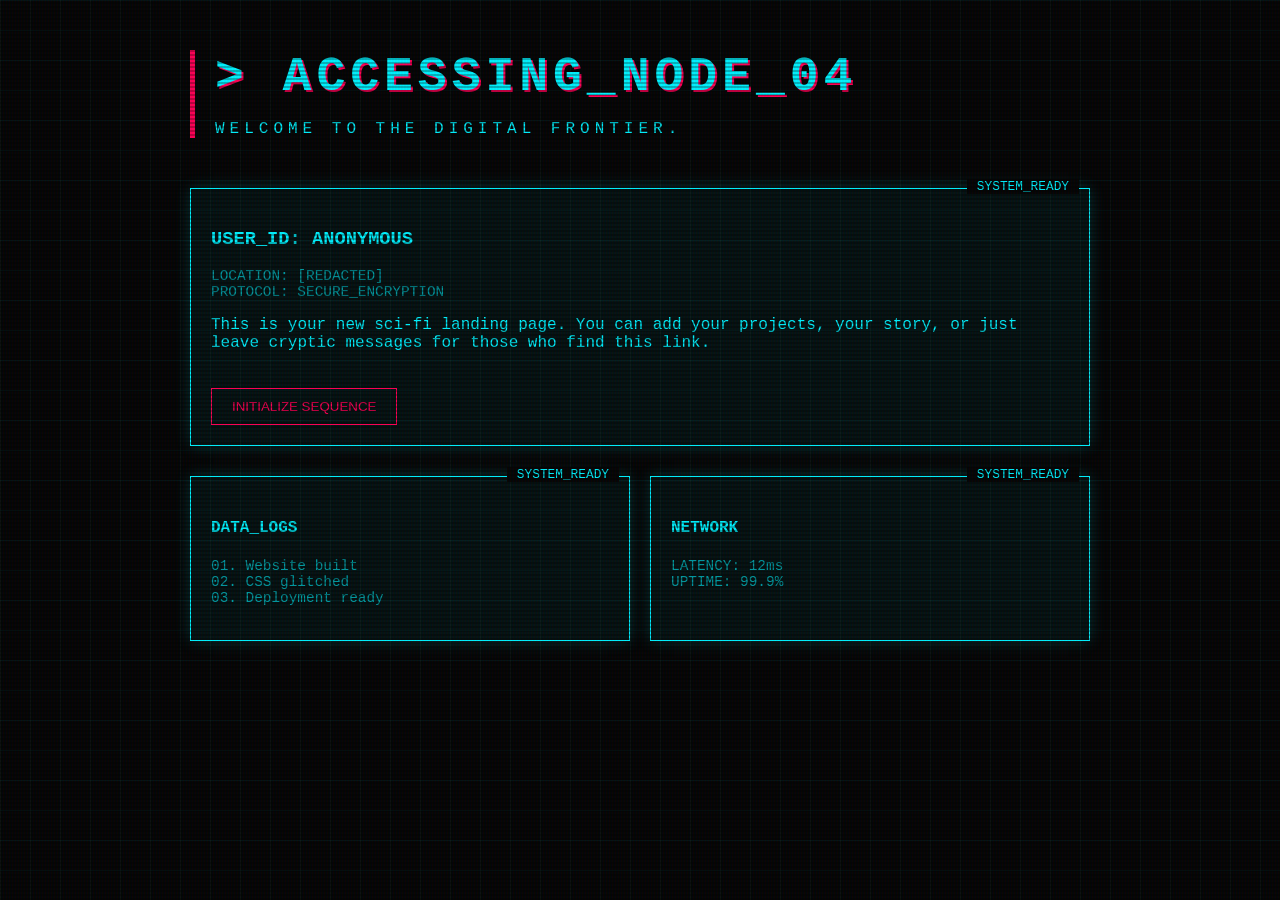
==== index.html @ fe50d82c "Add initial HTML structure for landing page" ====
<!DOCTYPE html>
<html lang="en">
<head>
    <meta charset="UTF-8">
    <meta name="viewport" content="width=device-width, initial-scale=1.0">
    <title>NEURAL_LINK // TERMINAL</title>
    <style>
        :root {
            --neon-blue: #00f3ff;
            --neon-pink: #ff0055;
            --bg-dark: #050505;
            --grid-color: rgba(0, 243, 255, 0.05);
        }

        body {
            background-color: var(--bg-dark);
            color: var(--neon-blue);
            font-family: 'Courier New', Courier, monospace;
            margin: 0;
            overflow-x: hidden;
            /* Grid Background Effect */
            background-image: 
                linear-gradient(var(--grid-color) 1px, transparent 1px),
                linear-gradient(90deg, var(--grid-color) 1px, transparent 1px);
            background-size: 30px 30px;
        }

        /* Scanline Animation */
        body::before {
            content: " ";
            position: fixed;
            top: 0; left: 0; bottom: 0; right: 0;
            background: linear-gradient(rgba(18, 16, 16, 0) 50%, rgba(0, 0, 0, 0.25) 50%), 
                        linear-gradient(90deg, rgba(255, 0, 0, 0.06), rgba(0, 255, 0, 0.02), rgba(0, 0, 255, 0.06));
            background-size: 100% 4px, 3px 100%;
            z-index: 10;
            pointer-events: none;
        }

        .container {
            padding: 50px;
            max-width: 900px;
            margin: auto;
        }

        header {
            border-left: 5px solid var(--neon-pink);
            padding-left: 20px;
            margin-bottom: 50px;
            text-transform: uppercase;
            letter-spacing: 5px;
        }

        .glitch {
            font-size: 3rem;
            font-weight: bold;
            text-shadow: 2px 2px var(--neon-pink);
            animation: blink 2s infinite;
        }

        .status-panel {
            border: 1px solid var(--neon-blue);
            padding: 20px;
            background: rgba(0, 243, 255, 0.05);
            box-shadow: 0 0 15px rgba(0, 243, 255, 0.2);
            position: relative;
            margin-bottom: 30px;
        }

        .status-panel::after {
            content: "SYSTEM_READY";
            position: absolute;
            top: -10px;
            right: 10px;
            background: var(--bg-dark);
            padding: 0 10px;
            font-size: 0.8rem;
        }

        .btn {
            display: inline-block;
            padding: 10px 20px;
            border: 1px solid var(--neon-pink);
            color: var(--neon-pink);
            text-decoration: none;
            transition: 0.3s;
            cursor: pointer;
            margin-top: 20px;
            background: transparent;
        }

        .btn:hover {
            background: var(--neon-pink);
            color: white;
            box-shadow: 0 0 20px var(--neon-pink);
        }

        @keyframes blink {
            0% { opacity: 1; }
            50% { opacity: 0.7; }
            100% { opacity: 1; }
        }

        .data-stream {
            font-size: 0.9rem;
            color: rgba(0, 243, 255, 0.6);
        }

    </style>
</head>
<body>

    <div class="container">
        <header>
            <div class="glitch">> ACCESSING_NODE_04</div>
            <p>Welcome to the digital frontier.</p>
        </header>

        <section class="status-panel">
            <h3>USER_ID: ANONYMOUS</h3>
            <p class="data-stream">LOCATION: [REDACTED]<br>PROTOCOL: SECURE_ENCRYPTION</p>
            <p>This is your new sci-fi landing page. You can add your projects, your story, or just leave cryptic messages for those who find this link.</p>
            <button class="btn" onclick="alert('System Initializing...')">INITIALIZE SEQUENCE</button>
        </section>

        <section style="display: grid; grid-template-columns: 1fr 1fr; gap: 20px;">
            <div class="status-panel">
                <h4>DATA_LOGS</h4>
                <p class="data-stream">01. Website built<br>02. CSS glitched<br>03. Deployment ready</p>
            </div>
            <div class="status-panel">
                <h4>NETWORK</h4>
                <p class="data-stream">LATENCY: 12ms<br>UPTIME: 99.9%</p>
            </div>
        </section>
    </div>

</body>
</html>
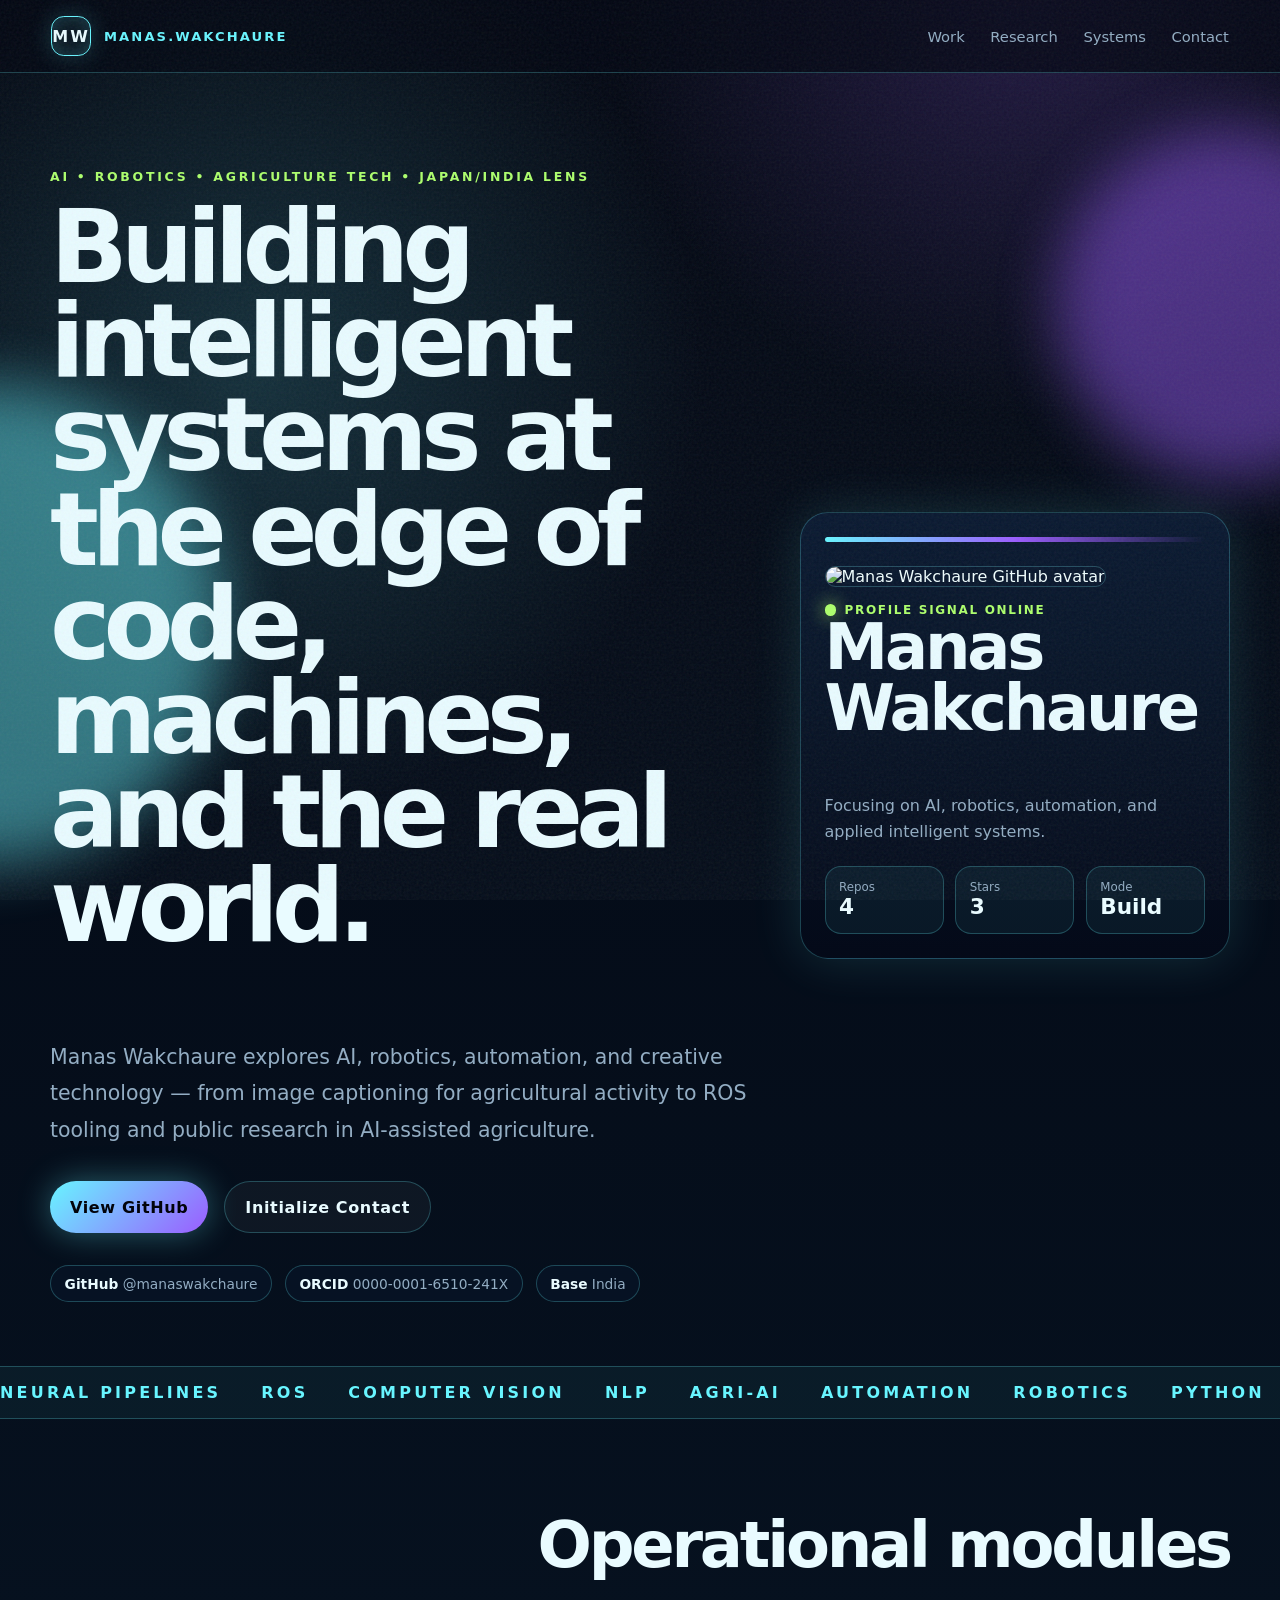
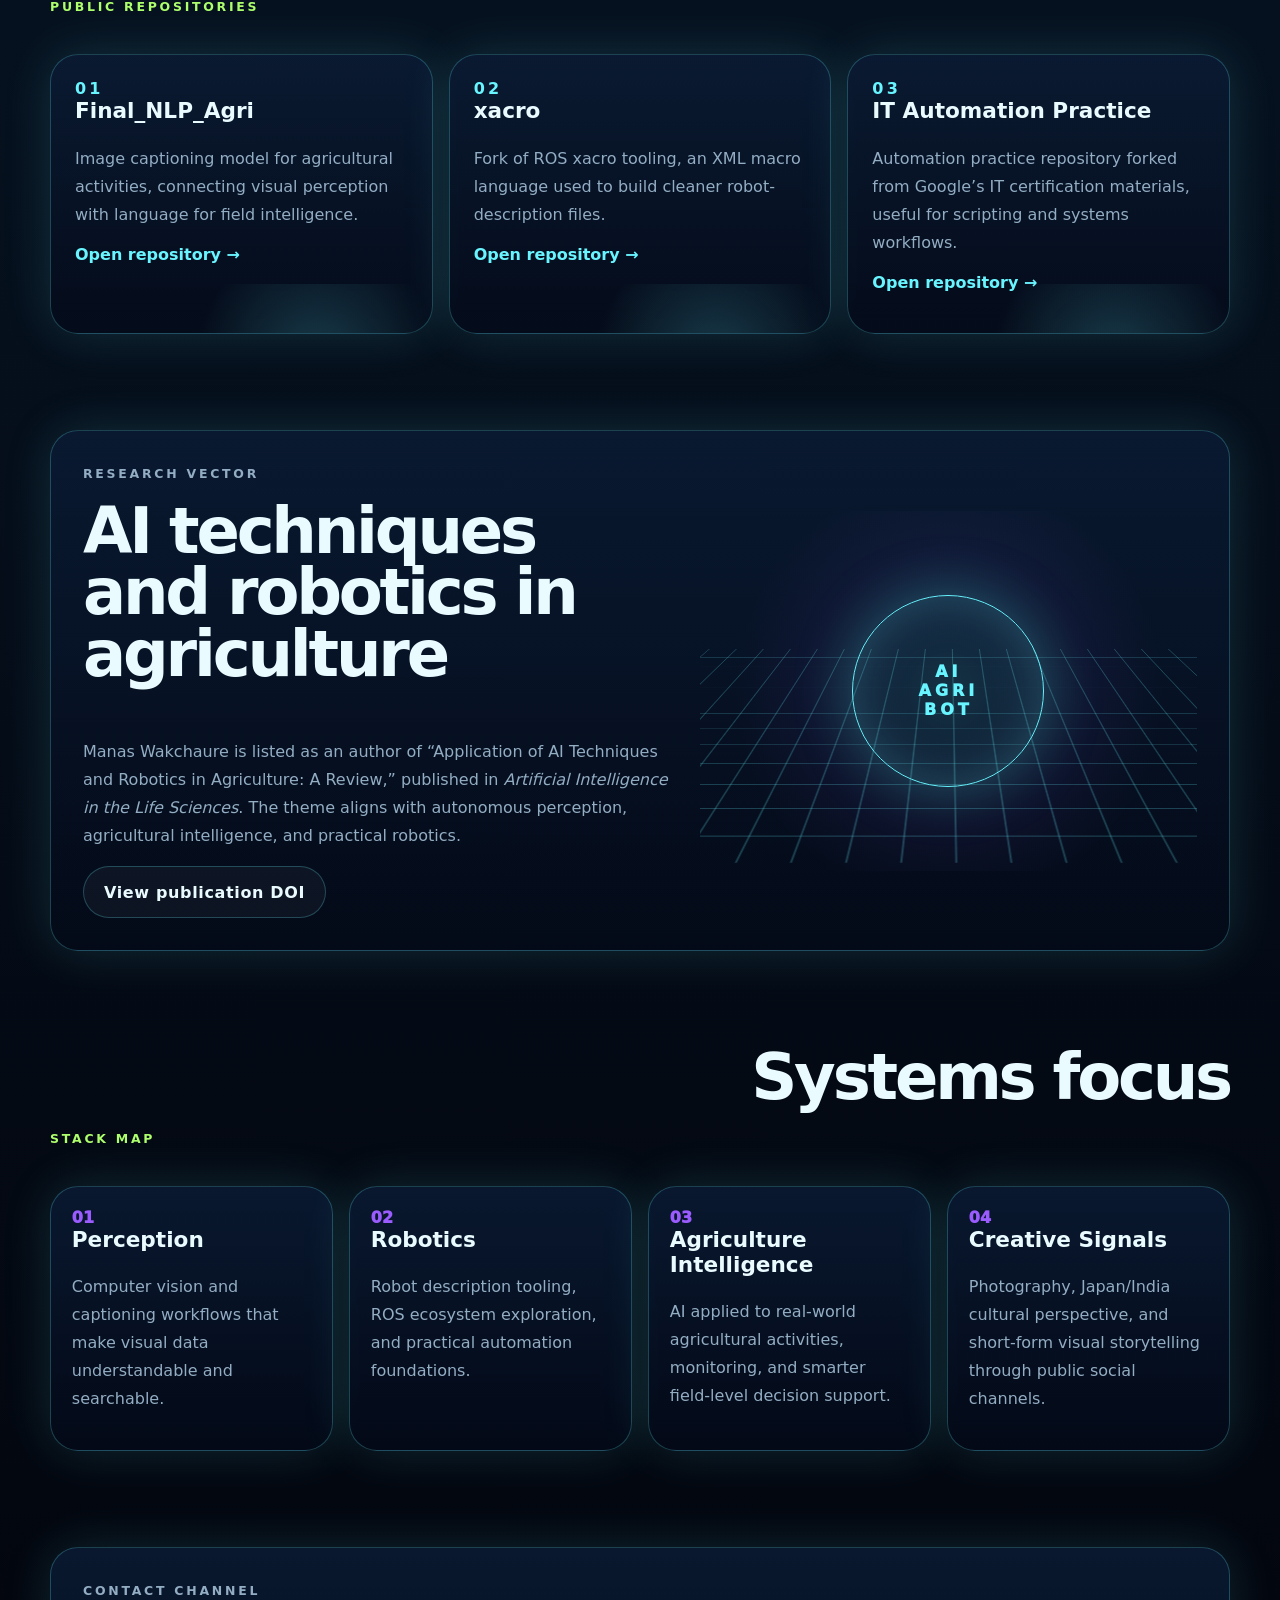
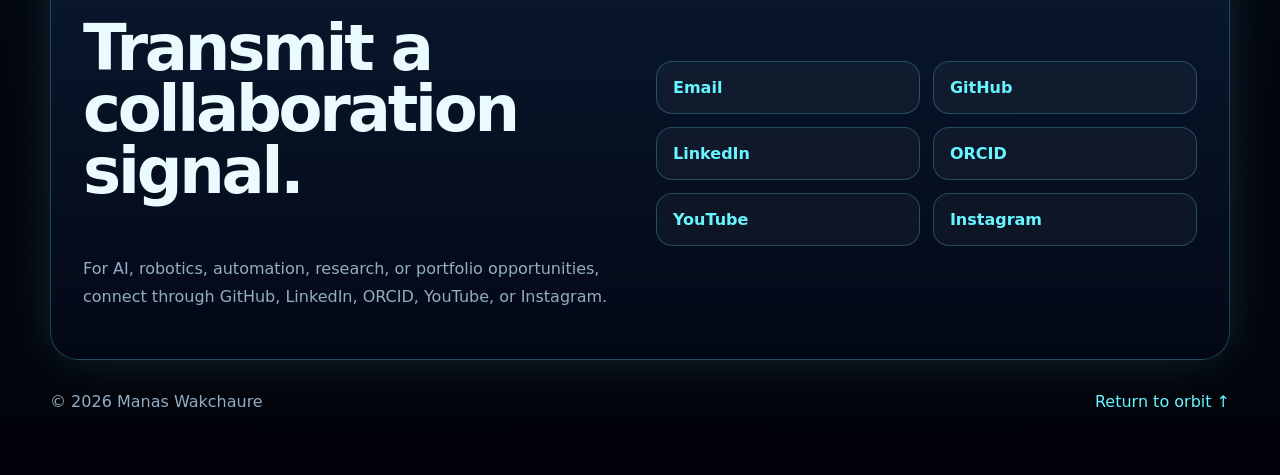
==== commit cd61c13a: "AI" ====
--- a/index.html
+++ b/index.html
@@ -1,139 +1,173 @@
 <!DOCTYPE html>
 <html lang="en">
 <head>
-    <meta charset="UTF-8">
-    <meta name="viewport" content="width=device-width, initial-scale=1.0">
-    <title>NEURAL_LINK // TERMINAL</title>
-    <style>
-        :root {
-            --neon-blue: #00f3ff;
-            --neon-pink: #ff0055;
-            --bg-dark: #050505;
-            --grid-color: rgba(0, 243, 255, 0.05);
-        }
-
-        body {
-            background-color: var(--bg-dark);
-            color: var(--neon-blue);
-            font-family: 'Courier New', Courier, monospace;
-            margin: 0;
-            overflow-x: hidden;
-            /* Grid Background Effect */
-            background-image: 
-                linear-gradient(var(--grid-color) 1px, transparent 1px),
-                linear-gradient(90deg, var(--grid-color) 1px, transparent 1px);
-            background-size: 30px 30px;
-        }
-
-        /* Scanline Animation */
-        body::before {
-            content: " ";
-            position: fixed;
-            top: 0; left: 0; bottom: 0; right: 0;
-            background: linear-gradient(rgba(18, 16, 16, 0) 50%, rgba(0, 0, 0, 0.25) 50%), 
-                        linear-gradient(90deg, rgba(255, 0, 0, 0.06), rgba(0, 255, 0, 0.02), rgba(0, 0, 255, 0.06));
-            background-size: 100% 4px, 3px 100%;
-            z-index: 10;
-            pointer-events: none;
-        }
-
-        .container {
-            padding: 50px;
-            max-width: 900px;
-            margin: auto;
-        }
-
-        header {
-            border-left: 5px solid var(--neon-pink);
-            padding-left: 20px;
-            margin-bottom: 50px;
-            text-transform: uppercase;
-            letter-spacing: 5px;
-        }
-
-        .glitch {
-            font-size: 3rem;
-            font-weight: bold;
-            text-shadow: 2px 2px var(--neon-pink);
-            animation: blink 2s infinite;
-        }
-
-        .status-panel {
-            border: 1px solid var(--neon-blue);
-            padding: 20px;
-            background: rgba(0, 243, 255, 0.05);
-            box-shadow: 0 0 15px rgba(0, 243, 255, 0.2);
-            position: relative;
-            margin-bottom: 30px;
-        }
-
-        .status-panel::after {
-            content: "SYSTEM_READY";
-            position: absolute;
-            top: -10px;
-            right: 10px;
-            background: var(--bg-dark);
-            padding: 0 10px;
-            font-size: 0.8rem;
-        }
-
-        .btn {
-            display: inline-block;
-            padding: 10px 20px;
-            border: 1px solid var(--neon-pink);
-            color: var(--neon-pink);
-            text-decoration: none;
-            transition: 0.3s;
-            cursor: pointer;
-            margin-top: 20px;
-            background: transparent;
-        }
-
-        .btn:hover {
-            background: var(--neon-pink);
-            color: white;
-            box-shadow: 0 0 20px var(--neon-pink);
-        }
-
-        @keyframes blink {
-            0% { opacity: 1; }
-            50% { opacity: 0.7; }
-            100% { opacity: 1; }
-        }
-
-        .data-stream {
-            font-size: 0.9rem;
-            color: rgba(0, 243, 255, 0.6);
-        }
-
-    </style>
+  <meta charset="UTF-8" />
+  <meta name="viewport" content="width=device-width, initial-scale=1.0" />
+  <meta name="description" content="Manas Wakchaure — AI, robotics, agriculture technology, and sci-fi inspired engineering portfolio." />
+  <meta name="author" content="Manas Wakchaure" />
+  <meta property="og:title" content="Manas Wakchaure | AI x Robotics" />
+  <meta property="og:description" content="A futuristic portfolio for projects, research, code, and creative exploration." />
+  <meta property="og:type" content="website" />
+  <meta name="theme-color" content="#06111f" />
+  <title>Manas Wakchaure | AI x Robotics</title>
+  <link rel="icon" href="data:image/svg+xml,%3Csvg xmlns='http://www.w3.org/2000/svg' viewBox='0 0 128 128'%3E%3Crect width='128' height='128' rx='24' fill='%2306111f'/%3E%3Cpath d='M24 88L48 34l16 36 16-36 24 54H88l-8-18-16 36-16-36-8 18H24z' fill='%2368f5ff'/%3E%3C/svg%3E" />
+  <link rel="stylesheet" href="style.css" />
 </head>
 <body>
+  <div class="noise" aria-hidden="true"></div>
+  <div class="scanlines" aria-hidden="true"></div>
+  <div class="orb orb-a" aria-hidden="true"></div>
+  <div class="orb orb-b" aria-hidden="true"></div>
 
-    <div class="container">
-        <header>
-            <div class="glitch">> ACCESSING_NODE_04</div>
-            <p>Welcome to the digital frontier.</p>
-        </header>
+  <header class="site-header" id="top">
+    <a class="brand" href="#top" aria-label="Manas Wakchaure home">
+      <span class="brand-mark">MW</span>
+      <span class="brand-text">MANAS.WAKCHAURE</span>
+    </a>
+    <nav class="nav" aria-label="Primary navigation">
+      <a href="#work">Work</a>
+      <a href="#research">Research</a>
+      <a href="#systems">Systems</a>
+      <a href="#contact">Contact</a>
+    </nav>
+  </header>
 
-        <section class="status-panel">
-            <h3>USER_ID: ANONYMOUS</h3>
-            <p class="data-stream">LOCATION: [REDACTED]<br>PROTOCOL: SECURE_ENCRYPTION</p>
-            <p>This is your new sci-fi landing page. You can add your projects, your story, or just leave cryptic messages for those who find this link.</p>
-            <button class="btn" onclick="alert('System Initializing...')">INITIALIZE SEQUENCE</button>
-        </section>
+  <main>
+    <section class="hero section-grid">
+      <div class="hero-copy">
+        <p class="eyebrow">AI • Robotics • Agriculture Tech • Japan/India Lens</p>
+        <h1>Building intelligent systems at the edge of code, machines, and the real world.</h1>
+        <p class="lede">
+          Manas Wakchaure explores AI, robotics, automation, and creative technology — from image captioning for agricultural activity to ROS tooling and public research in AI-assisted agriculture.
+        </p>
+        <div class="hero-actions">
+          <a class="button primary" href="https://github.com/manaswakchaure" target="_blank" rel="noreferrer">View GitHub</a>
+          <a class="button ghost" href="#contact">Initialize Contact</a>
+        </div>
+        <div class="signal-row" aria-label="Profile highlights">
+          <span><strong>GitHub</strong> @manaswakchaure</span>
+          <span><strong>ORCID</strong> 0000-0001-6510-241X</span>
+          <span><strong>Base</strong> India</span>
+        </div>
+      </div>
 
-        <section style="display: grid; grid-template-columns: 1fr 1fr; gap: 20px;">
-            <div class="status-panel">
-                <h4>DATA_LOGS</h4>
-                <p class="data-stream">01. Website built<br>02. CSS glitched<br>03. Deployment ready</p>
-            </div>
-            <div class="status-panel">
-                <h4>NETWORK</h4>
-                <p class="data-stream">LATENCY: 12ms<br>UPTIME: 99.9%</p>
-            </div>
-        </section>
-    </div>
+      <aside class="hero-panel" aria-label="Identity panel">
+        <div class="panel-topline"></div>
+        <img class="avatar" src="https://github.com/manaswakchaure.png" alt="Manas Wakchaure GitHub avatar" />
+        <div class="status">
+          <span class="pulse"></span>
+          <span>PROFILE SIGNAL ONLINE</span>
+        </div>
+        <h2>Manas Wakchaure</h2>
+        <p>Focusing on AI, robotics, automation, and applied intelligent systems.</p>
+        <div class="telemetry">
+          <div><span>Repos</span><strong>4</strong></div>
+          <div><span>Stars</span><strong>3</strong></div>
+          <div><span>Mode</span><strong>Build</strong></div>
+        </div>
+      </aside>
+    </section>
 
+    <section class="ticker" aria-label="Technology ticker">
+      <div class="ticker-track">
+        <span>NEURAL PIPELINES</span><span>ROS</span><span>COMPUTER VISION</span><span>NLP</span><span>AGRI-AI</span><span>AUTOMATION</span><span>ROBOTICS</span><span>PYTHON</span>
+        <span>NEURAL PIPELINES</span><span>ROS</span><span>COMPUTER VISION</span><span>NLP</span><span>AGRI-AI</span><span>AUTOMATION</span><span>ROBOTICS</span><span>PYTHON</span>
+      </div>
+    </section>
+
+    <section id="work" class="section">
+      <div class="section-heading">
+        <p class="eyebrow">Public repositories</p>
+        <h2>Operational modules</h2>
+      </div>
+      <div class="cards">
+        <article class="card tilt">
+          <span class="card-code">01</span>
+          <h3>Final_NLP_Agri</h3>
+          <p>Image captioning model for agricultural activities, connecting visual perception with language for field intelligence.</p>
+          <a href="https://github.com/manaswakchaure/Final_NLP_Agri" target="_blank" rel="noreferrer">Open repository →</a>
+        </article>
+        <article class="card tilt">
+          <span class="card-code">02</span>
+          <h3>xacro</h3>
+          <p>Fork of ROS xacro tooling, an XML macro language used to build cleaner robot-description files.</p>
+          <a href="https://github.com/manaswakchaure/xacro" target="_blank" rel="noreferrer">Open repository →</a>
+        </article>
+        <article class="card tilt">
+          <span class="card-code">03</span>
+          <h3>IT Automation Practice</h3>
+          <p>Automation practice repository forked from Google’s IT certification materials, useful for scripting and systems workflows.</p>
+          <a href="https://github.com/manaswakchaure/it-cert-automation-practice" target="_blank" rel="noreferrer">Open repository →</a>
+        </article>
+      </div>
+    </section>
+
+    <section id="research" class="section research-layout">
+      <div class="research-copy">
+        <p class="eyebrow">Research vector</p>
+        <h2>AI techniques and robotics in agriculture</h2>
+        <p>
+          Manas Wakchaure is listed as an author of “Application of AI Techniques and Robotics in Agriculture: A Review,” published in <em>Artificial Intelligence in the Life Sciences</em>. The theme aligns with autonomous perception, agricultural intelligence, and practical robotics.
+        </p>
+        <a class="button ghost" href="https://doi.org/10.1016/j.ailsci.2023.100057" target="_blank" rel="noreferrer">View publication DOI</a>
+      </div>
+      <div class="holo-card" aria-hidden="true">
+        <div class="holo-grid"></div>
+        <div class="holo-core">AI<br/>AGRI<br/>BOT</div>
+      </div>
+    </section>
+
+    <section id="systems" class="section">
+      <div class="section-heading">
+        <p class="eyebrow">Stack map</p>
+        <h2>Systems focus</h2>
+      </div>
+      <div class="timeline">
+        <div class="timeline-item">
+          <span>01</span>
+          <h3>Perception</h3>
+          <p>Computer vision and captioning workflows that make visual data understandable and searchable.</p>
+        </div>
+        <div class="timeline-item">
+          <span>02</span>
+          <h3>Robotics</h3>
+          <p>Robot description tooling, ROS ecosystem exploration, and practical automation foundations.</p>
+        </div>
+        <div class="timeline-item">
+          <span>03</span>
+          <h3>Agriculture Intelligence</h3>
+          <p>AI applied to real-world agricultural activities, monitoring, and smarter field-level decision support.</p>
+        </div>
+        <div class="timeline-item">
+          <span>04</span>
+          <h3>Creative Signals</h3>
+          <p>Photography, Japan/India cultural perspective, and short-form visual storytelling through public social channels.</p>
+        </div>
+      </div>
+    </section>
+
+    <section id="contact" class="section contact">
+      <div>
+        <p class="eyebrow">Contact channel</p>
+        <h2>Transmit a collaboration signal.</h2>
+        <p>For AI, robotics, automation, research, or portfolio opportunities, connect through GitHub, LinkedIn, ORCID, YouTube, or Instagram.</p>
+      </div>
+      <div class="contact-grid">
+        <a href="mailto:manaswakchaure@gmail.com">Email</a>
+        <a href="https://github.com/manaswakchaure" target="_blank" rel="noreferrer">GitHub</a>
+        <a href="https://www.linkedin.com/in/manas-wakchaure" target="_blank" rel="noreferrer">LinkedIn</a>
+        <a href="https://orcid.org/0000-0001-6510-241X" target="_blank" rel="noreferrer">ORCID</a>
+        <a href="https://www.youtube.com/@manaswakchaure" target="_blank" rel="noreferrer">YouTube</a>
+        <a href="https://www.instagram.com/manaswakchaure/" target="_blank" rel="noreferrer">Instagram</a>
+      </div>
+    </section>
+  </main>
+
+  <footer class="footer">
+    <span>© <span id="year"></span> Manas Wakchaure</span>
+    <a href="#top">Return to orbit ↑</a>
+  </footer>
+
+  <script src="script.js"></script>
 </body>
 </html>
--- a/style.css
+++ b/style.css
@@ -0,0 +1,141 @@
+:root {
+  --bg: #030712;
+  --panel: rgba(8, 22, 42, 0.72);
+  --panel-strong: rgba(11, 28, 54, 0.9);
+  --text: #e9fbff;
+  --muted: #93adc3;
+  --cyan: #68f5ff;
+  --violet: #9b5cff;
+  --lime: #adff6c;
+  --line: rgba(104, 245, 255, 0.24);
+  --shadow: 0 0 50px rgba(104, 245, 255, 0.14);
+  --radius: 28px;
+}
+
+* { box-sizing: border-box; }
+html { scroll-behavior: smooth; }
+body {
+  margin: 0;
+  font-family: Inter, ui-sans-serif, system-ui, -apple-system, BlinkMacSystemFont, "Segoe UI", sans-serif;
+  background:
+    radial-gradient(circle at 20% 10%, rgba(104, 245, 255, 0.16), transparent 28rem),
+    radial-gradient(circle at 80% 0%, rgba(155, 92, 255, 0.2), transparent 26rem),
+    linear-gradient(180deg, #030712 0%, #06111f 44%, #02030a 100%);
+  color: var(--text);
+  min-height: 100vh;
+  overflow-x: hidden;
+}
+
+a { color: inherit; text-decoration: none; }
+.noise, .scanlines { pointer-events: none; position: fixed; inset: 0; z-index: 20; }
+.noise {
+  opacity: 0.07;
+  background-image: url("data:image/svg+xml,%3Csvg viewBox='0 0 400 400' xmlns='http://www.w3.org/2000/svg'%3E%3Cfilter id='n'%3E%3CfeTurbulence type='fractalNoise' baseFrequency='0.9' numOctaves='4' stitchTiles='stitch'/%3E%3C/filter%3E%3Crect width='100%25' height='100%25' filter='url(%23n)'/%3E%3C/svg%3E");
+}
+.scanlines {
+  opacity: 0.08;
+  background: repeating-linear-gradient(to bottom, transparent 0 6px, rgba(104, 245, 255, 0.22) 7px);
+}
+.orb { position: fixed; border-radius: 50%; filter: blur(30px); opacity: 0.45; z-index: -1; }
+.orb-a { width: 30rem; height: 30rem; background: var(--cyan); left: -16rem; top: 24rem; animation: float 12s ease-in-out infinite; }
+.orb-b { width: 22rem; height: 22rem; background: var(--violet); right: -8rem; top: 8rem; animation: float 15s ease-in-out infinite reverse; }
+
+.site-header {
+  position: sticky; top: 0; z-index: 10;
+  display: flex; justify-content: space-between; align-items: center;
+  padding: 1rem clamp(1rem, 4vw, 4rem);
+  backdrop-filter: blur(18px);
+  background: rgba(3, 7, 18, 0.72);
+  border-bottom: 1px solid var(--line);
+}
+.brand { display: flex; align-items: center; gap: 0.8rem; font-weight: 800; letter-spacing: 0.13em; }
+.brand-mark {
+  display: grid; place-items: center; width: 2.5rem; height: 2.5rem;
+  border: 1px solid var(--cyan); border-radius: 0.8rem;
+  box-shadow: inset 0 0 24px rgba(104,245,255,0.25), 0 0 24px rgba(104,245,255,0.2);
+}
+.brand-text { font-size: 0.82rem; color: var(--cyan); }
+.nav { display: flex; gap: clamp(0.8rem, 2vw, 2rem); color: var(--muted); font-size: 0.92rem; }
+.nav a:hover { color: var(--cyan); }
+
+.section, .hero { width: min(1180px, calc(100% - 2rem)); margin: 0 auto; }
+.hero { min-height: 84vh; display: grid; grid-template-columns: 1.25fr 0.75fr; gap: 2rem; align-items: center; padding: 6rem 0 4rem; }
+.eyebrow { margin: 0 0 1rem; color: var(--lime); letter-spacing: 0.22em; text-transform: uppercase; font-size: 0.78rem; font-weight: 800; }
+h1, h2, h3, p { margin-top: 0; }
+h1 { font-size: clamp(3rem, 8vw, 7.4rem); line-height: 0.92; letter-spacing: -0.07em; max-width: 960px; }
+h2 { font-size: clamp(2rem, 5vw, 4.4rem); line-height: 0.96; letter-spacing: -0.05em; }
+h3 { font-size: 1.35rem; }
+.lede { max-width: 760px; color: var(--muted); font-size: clamp(1.05rem, 2vw, 1.28rem); line-height: 1.8; }
+.hero-actions { display: flex; flex-wrap: wrap; gap: 1rem; margin: 2rem 0; }
+.button {
+  display: inline-flex; align-items: center; justify-content: center;
+  min-height: 3.25rem; padding: 0 1.25rem; border-radius: 999px;
+  border: 1px solid var(--line); font-weight: 800; letter-spacing: 0.04em;
+}
+.button.primary { background: linear-gradient(135deg, var(--cyan), var(--violet)); color: #02030a; border: 0; box-shadow: 0 0 32px rgba(104,245,255,0.35); }
+.button.ghost { background: rgba(255,255,255,0.04); }
+.button:hover { transform: translateY(-2px); }
+.signal-row { display: flex; flex-wrap: wrap; gap: 0.8rem; }
+.signal-row span {
+  border: 1px solid var(--line); border-radius: 999px; padding: 0.6rem 0.85rem;
+  background: rgba(8, 22, 42, 0.55); color: var(--muted); font-size: 0.86rem;
+}
+.signal-row strong { color: var(--text); }
+
+.hero-panel, .card, .timeline-item, .contact, .research-layout {
+  background: linear-gradient(180deg, rgba(11,28,54,0.82), rgba(4,10,25,0.78));
+  border: 1px solid var(--line); border-radius: var(--radius); box-shadow: var(--shadow);
+}
+.hero-panel { position: relative; padding: 1.5rem; overflow: hidden; }
+.panel-topline { height: 0.28rem; background: linear-gradient(90deg, var(--cyan), var(--violet), transparent); border-radius: 999px; margin-bottom: 1.5rem; }
+.avatar { width: 100%; aspect-ratio: 1; object-fit: cover; border-radius: 1.5rem; border: 1px solid var(--line); filter: saturate(0.8) contrast(1.05); }
+.status { display: flex; align-items: center; gap: 0.55rem; color: var(--lime); font-size: 0.75rem; font-weight: 900; letter-spacing: 0.14em; margin-top: 1rem; }
+.pulse { width: 0.7rem; height: 0.7rem; border-radius: 50%; background: var(--lime); box-shadow: 0 0 18px var(--lime); animation: pulse 1.6s infinite; }
+.hero-panel p { color: var(--muted); line-height: 1.65; }
+.telemetry { display: grid; grid-template-columns: repeat(3, 1fr); gap: 0.7rem; margin-top: 1.25rem; }
+.telemetry div { border: 1px solid var(--line); border-radius: 1rem; padding: 0.85rem; background: rgba(104,245,255,0.06); }
+.telemetry span { display: block; color: var(--muted); font-size: 0.74rem; }
+.telemetry strong { font-size: 1.35rem; }
+
+.ticker { overflow: hidden; border-block: 1px solid var(--line); background: rgba(104,245,255,0.05); }
+.ticker-track { width: max-content; display: flex; gap: 2.5rem; padding: 1rem 0; animation: marquee 26s linear infinite; color: var(--cyan); font-weight: 900; letter-spacing: 0.2em; }
+
+.section { padding: 6rem 0; }
+.section-heading { display: flex; align-items: end; justify-content: space-between; gap: 1rem; margin-bottom: 1.5rem; }
+.cards { display: grid; grid-template-columns: repeat(3, 1fr); gap: 1rem; }
+.card { position: relative; min-height: 280px; padding: 1.5rem; transition: transform 0.2s ease, border-color 0.2s ease; overflow: hidden; }
+.card::after { content: ""; position: absolute; inset: auto -20% -40% 20%; height: 10rem; background: radial-gradient(circle, rgba(104,245,255,0.22), transparent 60%); }
+.card:hover { border-color: rgba(104,245,255,0.72); transform: translateY(-6px); }
+.card-code { color: var(--cyan); font-weight: 900; letter-spacing: 0.2em; }
+.card p, .timeline-item p, .research-copy p, .contact p { color: var(--muted); line-height: 1.75; }
+.card a { color: var(--cyan); font-weight: 800; }
+
+.research-layout { display: grid; grid-template-columns: 1fr 0.85fr; gap: 2rem; align-items: center; padding: 2rem; }
+.holo-card { min-height: 360px; position: relative; display: grid; place-items: center; border-radius: 2rem; background: radial-gradient(circle, rgba(104,245,255,0.14), rgba(155,92,255,0.06) 45%, transparent 70%); overflow: hidden; }
+.holo-grid { position: absolute; inset: 0; background-image: linear-gradient(var(--line) 1px, transparent 1px), linear-gradient(90deg, var(--line) 1px, transparent 1px); background-size: 28px 28px; transform: perspective(600px) rotateX(62deg) scale(1.5); transform-origin: center 70%; animation: gridFlow 5s linear infinite; }
+.holo-core { position: relative; display: grid; place-items: center; width: 12rem; height: 12rem; border: 1px solid var(--cyan); border-radius: 50%; text-align: center; font-weight: 950; letter-spacing: 0.25em; color: var(--cyan); box-shadow: inset 0 0 50px rgba(104,245,255,0.25), 0 0 60px rgba(104,245,255,0.25); }
+
+.timeline { display: grid; grid-template-columns: repeat(4, 1fr); gap: 1rem; }
+.timeline-item { padding: 1.3rem; }
+.timeline-item span { color: var(--violet); font-weight: 950; }
+.contact { display: grid; grid-template-columns: 1fr 1fr; gap: 2rem; align-items: center; padding: 2rem; }
+.contact-grid { display: grid; grid-template-columns: repeat(2, 1fr); gap: 0.8rem; }
+.contact-grid a { border: 1px solid var(--line); border-radius: 1rem; padding: 1rem; color: var(--cyan); background: rgba(255,255,255,0.04); font-weight: 850; }
+.contact-grid a:hover { background: rgba(104,245,255,0.12); }
+.footer { width: min(1180px, calc(100% - 2rem)); margin: 0 auto; display: flex; justify-content: space-between; color: var(--muted); padding: 2rem 0 4rem; }
+.footer a { color: var(--cyan); }
+
+@keyframes float { 0%, 100% { transform: translate3d(0,0,0); } 50% { transform: translate3d(2rem,-2rem,0); } }
+@keyframes pulse { 50% { transform: scale(1.35); opacity: 0.45; } }
+@keyframes marquee { to { transform: translateX(-50%); } }
+@keyframes gridFlow { to { background-position: 0 56px, 56px 0; } }
+
+@media (max-width: 880px) {
+  .nav { display: none; }
+  .hero, .research-layout, .contact { grid-template-columns: 1fr; }
+  .cards, .timeline { grid-template-columns: 1fr; }
+  .hero { padding-top: 4rem; }
+  h1 { font-size: clamp(3rem, 16vw, 5.5rem); }
+  .section-heading { display: block; }
+  .footer { flex-direction: column; gap: 1rem; }
+}
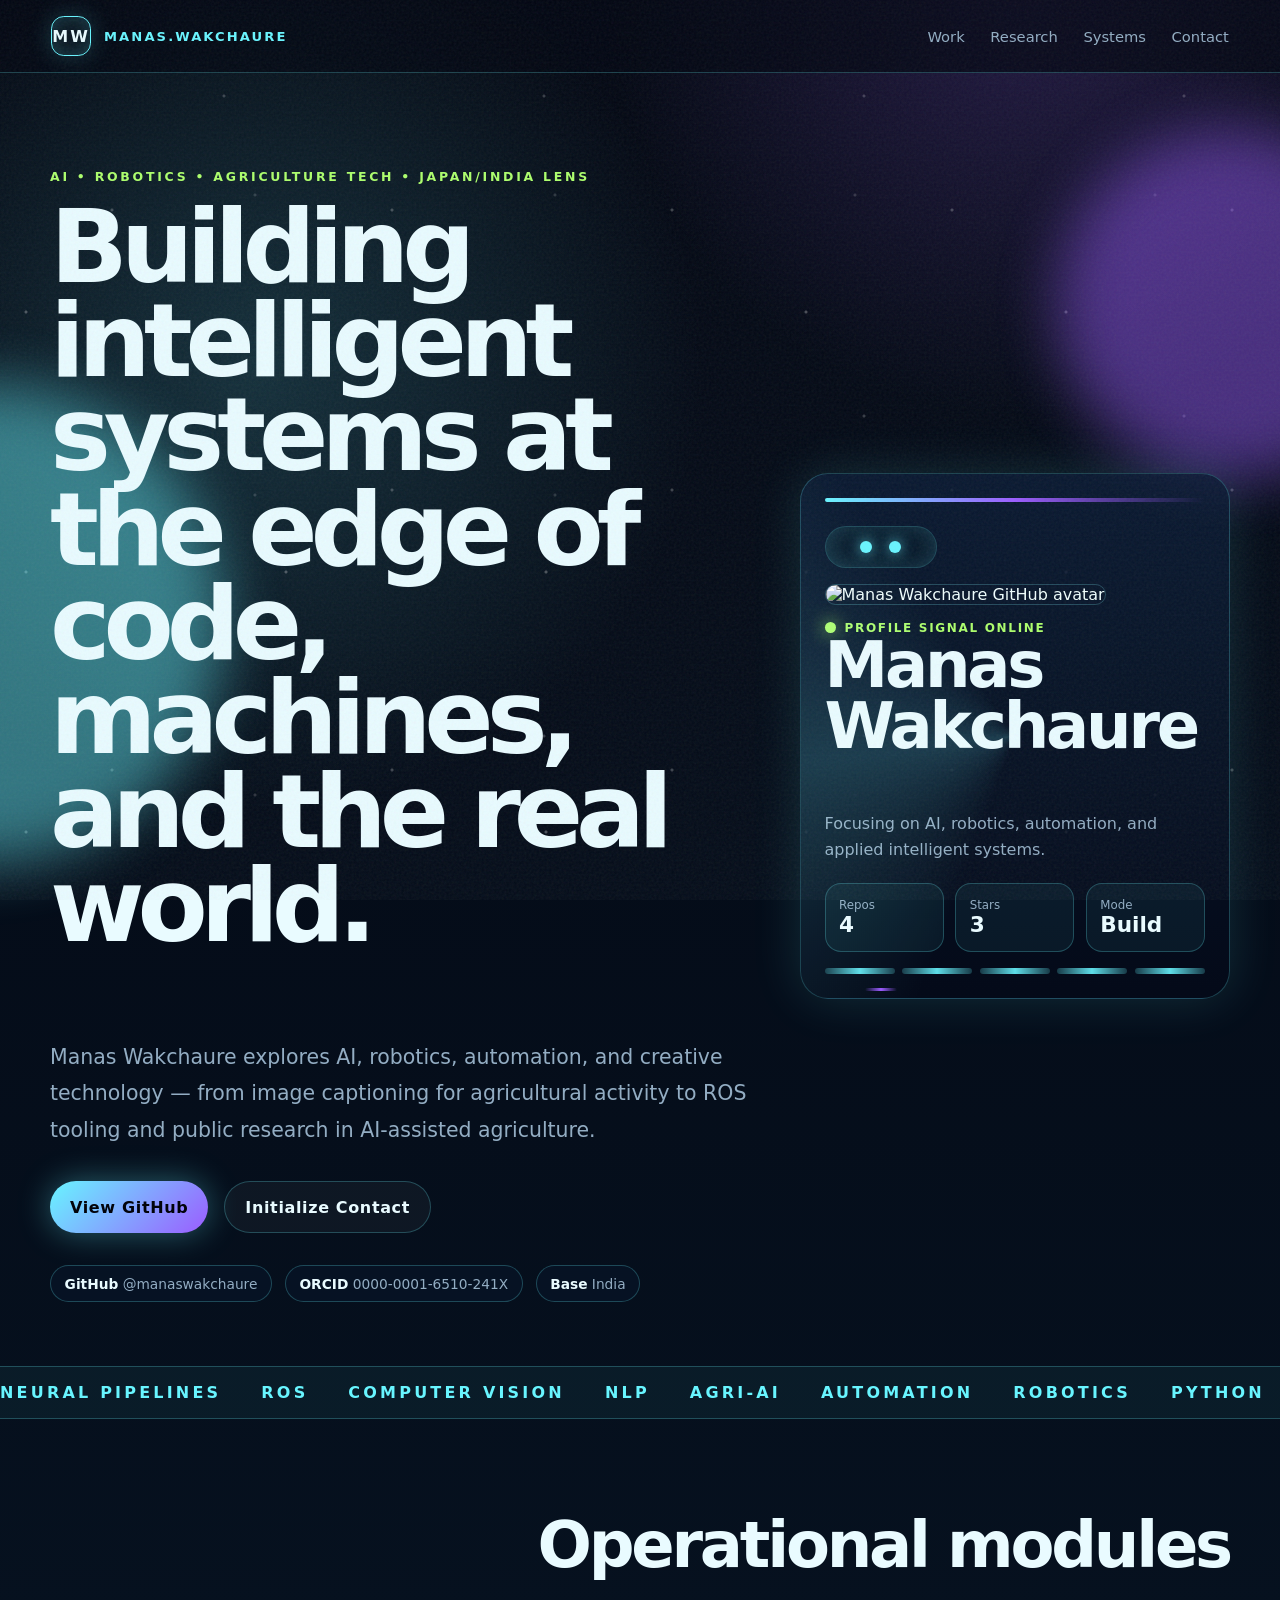
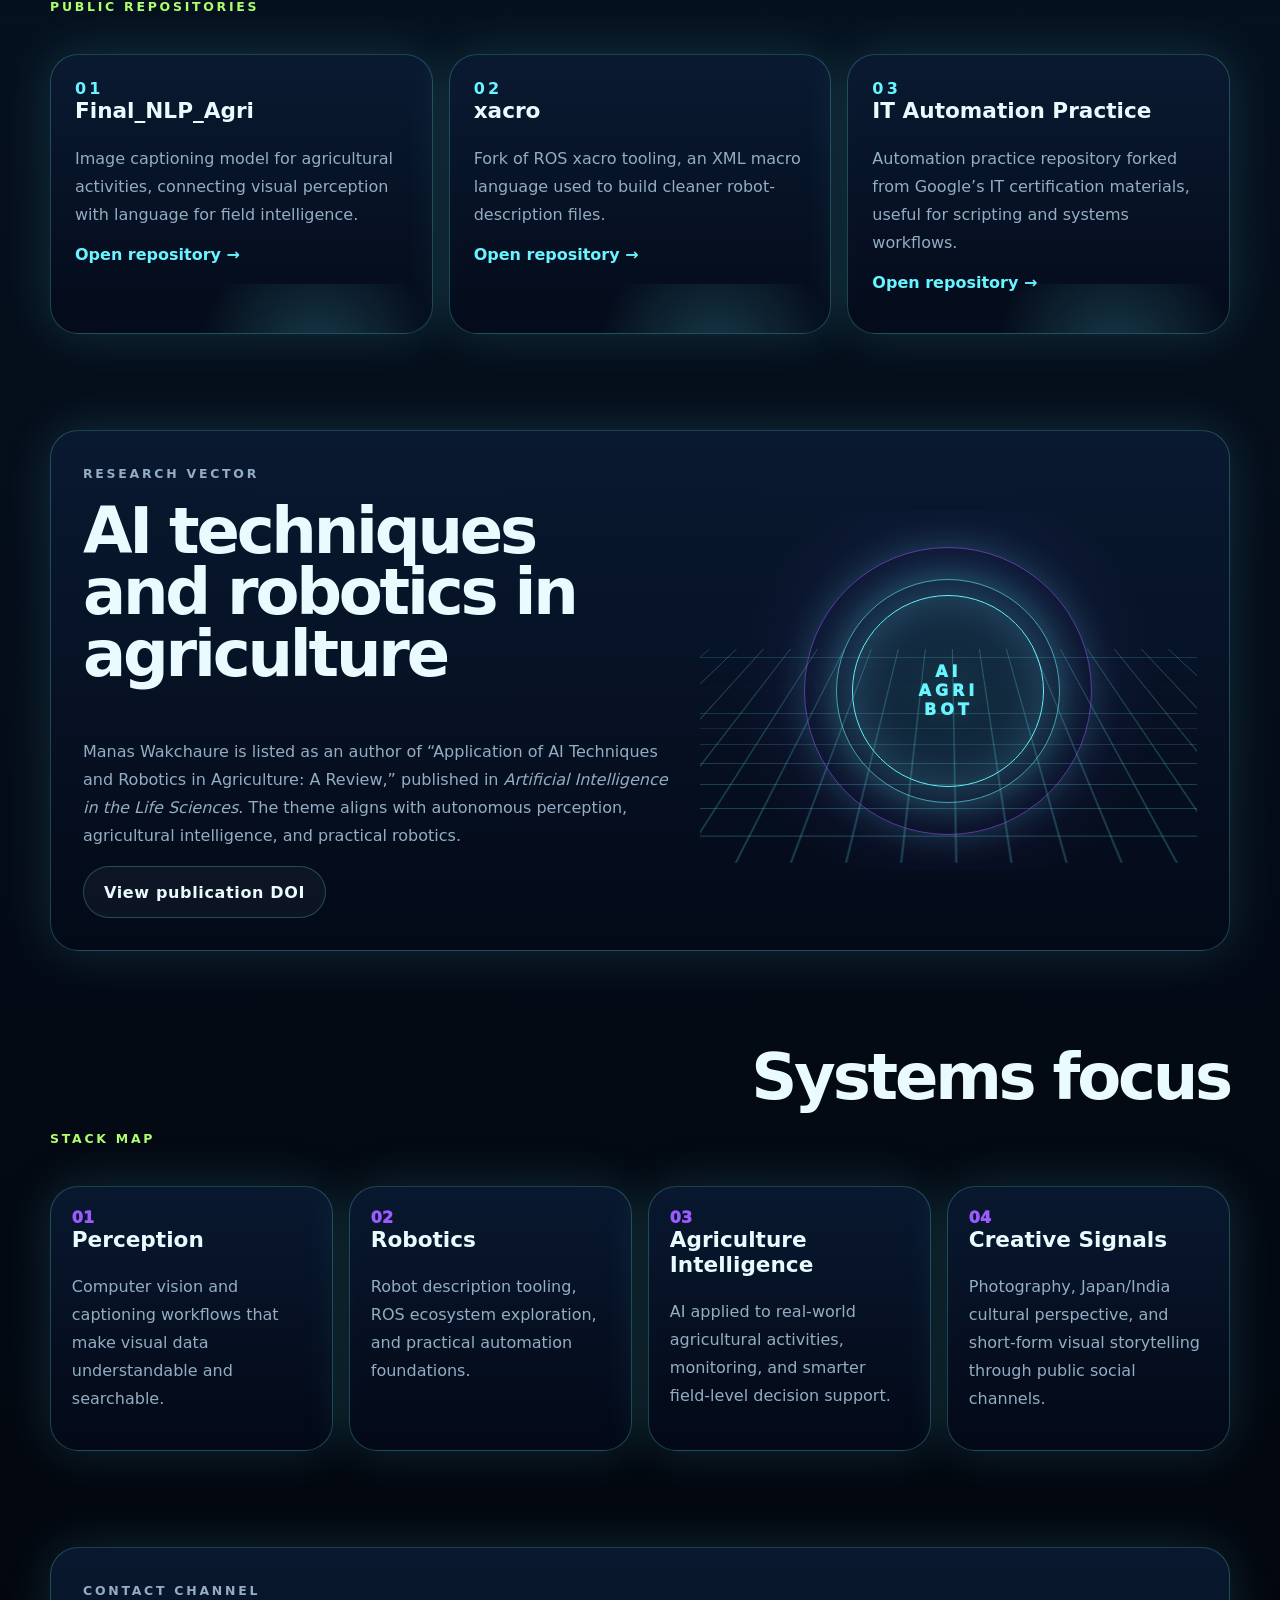
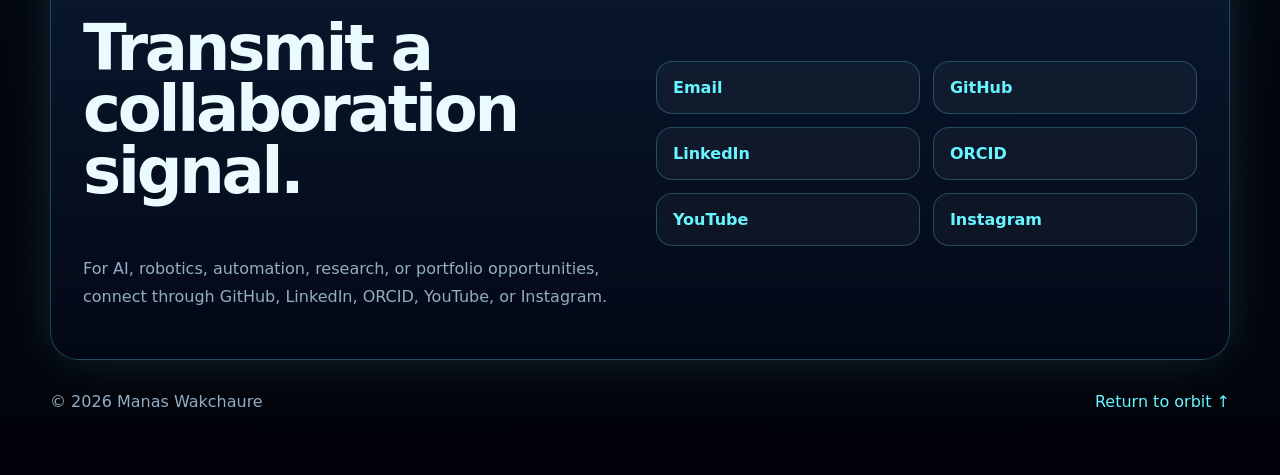
==== commit f5d92b07: "Add sci-fi robotics visual and animation upgrades" ====
--- a/index.html
+++ b/index.html
@@ -16,6 +16,7 @@
 <body>
   <div class="noise" aria-hidden="true"></div>
   <div class="scanlines" aria-hidden="true"></div>
+  <div class="starfield" aria-hidden="true"></div>
   <div class="orb orb-a" aria-hidden="true"></div>
   <div class="orb orb-b" aria-hidden="true"></div>
 
@@ -53,10 +54,15 @@
 
       <aside class="hero-panel" aria-label="Identity panel">
         <div class="panel-topline"></div>
+        <div class="mech-head" aria-hidden="true">
+          <span class="eye eye-left"></span>
+          <span class="eye eye-right"></span>
+          <span class="mouth"></span>
+        </div>
         <img class="avatar" src="https://github.com/manaswakchaure.png" alt="Manas Wakchaure GitHub avatar" />
         <div class="status">
           <span class="pulse"></span>
-          <span>PROFILE SIGNAL ONLINE</span>
+          <span class="status-text">PROFILE SIGNAL ONLINE</span>
         </div>
         <h2>Manas Wakchaure</h2>
         <p>Focusing on AI, robotics, automation, and applied intelligent systems.</p>
@@ -64,6 +70,9 @@
           <div><span>Repos</span><strong>4</strong></div>
           <div><span>Stars</span><strong>3</strong></div>
           <div><span>Mode</span><strong>Build</strong></div>
+        </div>
+        <div class="servo-bank" aria-hidden="true">
+          <span></span><span></span><span></span><span></span><span></span>
         </div>
       </aside>
     </section>
@@ -113,6 +122,8 @@
       </div>
       <div class="holo-card" aria-hidden="true">
         <div class="holo-grid"></div>
+        <div class="holo-ring ring-a"></div>
+        <div class="holo-ring ring-b"></div>
         <div class="holo-core">AI<br/>AGRI<br/>BOT</div>
       </div>
     </section>
--- a/style.css
+++ b/style.css
@@ -35,6 +35,20 @@
 .scanlines {
   opacity: 0.08;
   background: repeating-linear-gradient(to bottom, transparent 0 6px, rgba(104, 245, 255, 0.22) 7px);
+}
+.starfield {
+  pointer-events: none;
+  position: fixed;
+  inset: 0;
+  z-index: -2;
+  background-image:
+    radial-gradient(circle at 10% 20%, rgba(255,255,255,0.6) 0 1px, transparent 2px),
+    radial-gradient(circle at 70% 30%, rgba(255,255,255,0.45) 0 1px, transparent 2px),
+    radial-gradient(circle at 40% 75%, rgba(255,255,255,0.5) 0 1px, transparent 2px),
+    radial-gradient(circle at 85% 65%, rgba(255,255,255,0.35) 0 1px, transparent 2px);
+  background-size: 260px 260px, 320px 320px, 280px 280px, 300px 300px;
+  opacity: 0.45;
+  animation: drift 26s linear infinite;
 }
 .orb { position: fixed; border-radius: 50%; filter: blur(30px); opacity: 0.45; z-index: -1; }
 .orb-a { width: 30rem; height: 30rem; background: var(--cyan); left: -16rem; top: 24rem; animation: float 12s ease-in-out infinite; }
@@ -87,7 +101,47 @@
   border: 1px solid var(--line); border-radius: var(--radius); box-shadow: var(--shadow);
 }
 .hero-panel { position: relative; padding: 1.5rem; overflow: hidden; }
+.hero-panel::before {
+  content: "";
+  position: absolute;
+  inset: -20%;
+  background: conic-gradient(from 200deg at 50% 50%, transparent, rgba(104,245,255,0.18), transparent 35%);
+  mix-blend-mode: screen;
+  transform: rotate(var(--panel-rotate, 0deg));
+  transition: transform 0.25s ease;
+  pointer-events: none;
+}
 .panel-topline { height: 0.28rem; background: linear-gradient(90deg, var(--cyan), var(--violet), transparent); border-radius: 999px; margin-bottom: 1.5rem; }
+.mech-head {
+  width: 7rem;
+  height: 2.6rem;
+  margin-bottom: 1rem;
+  border: 1px solid var(--line);
+  border-radius: 999px;
+  display: flex;
+  align-items: center;
+  justify-content: center;
+  gap: 1.1rem;
+  background: rgba(6, 19, 37, 0.8);
+  box-shadow: inset 0 0 24px rgba(104,245,255,0.2);
+}
+.eye {
+  width: 0.75rem;
+  height: 0.75rem;
+  border-radius: 50%;
+  background: var(--cyan);
+  box-shadow: 0 0 14px rgba(104,245,255,0.9);
+  animation: eyeBlink 3.2s steps(1, end) infinite;
+}
+.eye-right { animation-delay: 1.4s; }
+.mouth {
+  position: absolute;
+  width: 2rem;
+  height: 0.15rem;
+  border-radius: 999px;
+  background: linear-gradient(90deg, transparent, var(--violet), transparent);
+  bottom: 0.45rem;
+}
 .avatar { width: 100%; aspect-ratio: 1; object-fit: cover; border-radius: 1.5rem; border: 1px solid var(--line); filter: saturate(0.8) contrast(1.05); }
 .status { display: flex; align-items: center; gap: 0.55rem; color: var(--lime); font-size: 0.75rem; font-weight: 900; letter-spacing: 0.14em; margin-top: 1rem; }
 .pulse { width: 0.7rem; height: 0.7rem; border-radius: 50%; background: var(--lime); box-shadow: 0 0 18px var(--lime); animation: pulse 1.6s infinite; }
@@ -96,6 +150,22 @@
 .telemetry div { border: 1px solid var(--line); border-radius: 1rem; padding: 0.85rem; background: rgba(104,245,255,0.06); }
 .telemetry span { display: block; color: var(--muted); font-size: 0.74rem; }
 .telemetry strong { font-size: 1.35rem; }
+.servo-bank {
+  margin-top: 1rem;
+  display: grid;
+  grid-template-columns: repeat(5, 1fr);
+  gap: 0.45rem;
+}
+.servo-bank span {
+  height: 0.38rem;
+  border-radius: 999px;
+  background: linear-gradient(90deg, rgba(104,245,255,0.2), rgba(104,245,255,0.9), rgba(104,245,255,0.2));
+  animation: servo 1.6s ease-in-out infinite;
+}
+.servo-bank span:nth-child(2) { animation-delay: 0.2s; }
+.servo-bank span:nth-child(3) { animation-delay: 0.4s; }
+.servo-bank span:nth-child(4) { animation-delay: 0.6s; }
+.servo-bank span:nth-child(5) { animation-delay: 0.8s; }
 
 .ticker { overflow: hidden; border-block: 1px solid var(--line); background: rgba(104,245,255,0.05); }
 .ticker-track { width: max-content; display: flex; gap: 2.5rem; padding: 1rem 0; animation: marquee 26s linear infinite; color: var(--cyan); font-weight: 900; letter-spacing: 0.2em; }
@@ -113,6 +183,14 @@
 .research-layout { display: grid; grid-template-columns: 1fr 0.85fr; gap: 2rem; align-items: center; padding: 2rem; }
 .holo-card { min-height: 360px; position: relative; display: grid; place-items: center; border-radius: 2rem; background: radial-gradient(circle, rgba(104,245,255,0.14), rgba(155,92,255,0.06) 45%, transparent 70%); overflow: hidden; }
 .holo-grid { position: absolute; inset: 0; background-image: linear-gradient(var(--line) 1px, transparent 1px), linear-gradient(90deg, var(--line) 1px, transparent 1px); background-size: 28px 28px; transform: perspective(600px) rotateX(62deg) scale(1.5); transform-origin: center 70%; animation: gridFlow 5s linear infinite; }
+.holo-ring {
+  position: absolute;
+  border: 1px solid rgba(104,245,255,0.6);
+  border-radius: 50%;
+  box-shadow: 0 0 34px rgba(104,245,255,0.2);
+}
+.ring-a { width: 14rem; height: 14rem; animation: spin 10s linear infinite; }
+.ring-b { width: 18rem; height: 18rem; border-color: rgba(155,92,255,0.55); animation: spin 14s linear infinite reverse; }
 .holo-core { position: relative; display: grid; place-items: center; width: 12rem; height: 12rem; border: 1px solid var(--cyan); border-radius: 50%; text-align: center; font-weight: 950; letter-spacing: 0.25em; color: var(--cyan); box-shadow: inset 0 0 50px rgba(104,245,255,0.25), 0 0 60px rgba(104,245,255,0.25); }
 
 .timeline { display: grid; grid-template-columns: repeat(4, 1fr); gap: 1rem; }
@@ -129,6 +207,10 @@
 @keyframes pulse { 50% { transform: scale(1.35); opacity: 0.45; } }
 @keyframes marquee { to { transform: translateX(-50%); } }
 @keyframes gridFlow { to { background-position: 0 56px, 56px 0; } }
+@keyframes spin { to { transform: rotate(1turn); } }
+@keyframes drift { to { background-position: 260px 200px, -200px 260px, 180px -220px, -240px -240px; } }
+@keyframes servo { 0%, 100% { transform: scaleX(0.5); opacity: 0.45; } 50% { transform: scaleX(1); opacity: 1; } }
+@keyframes eyeBlink { 0%, 89%, 100% { transform: scaleY(1); } 90%, 95% { transform: scaleY(0.15); } }
 
 @media (max-width: 880px) {
   .nav { display: none; }
@@ -139,3 +221,7 @@
   .section-heading { display: block; }
   .footer { flex-direction: column; gap: 1rem; }
 }
+
+@media (prefers-reduced-motion: reduce) {
+  *, *::before, *::after { animation: none !important; transition: none !important; }
+}
